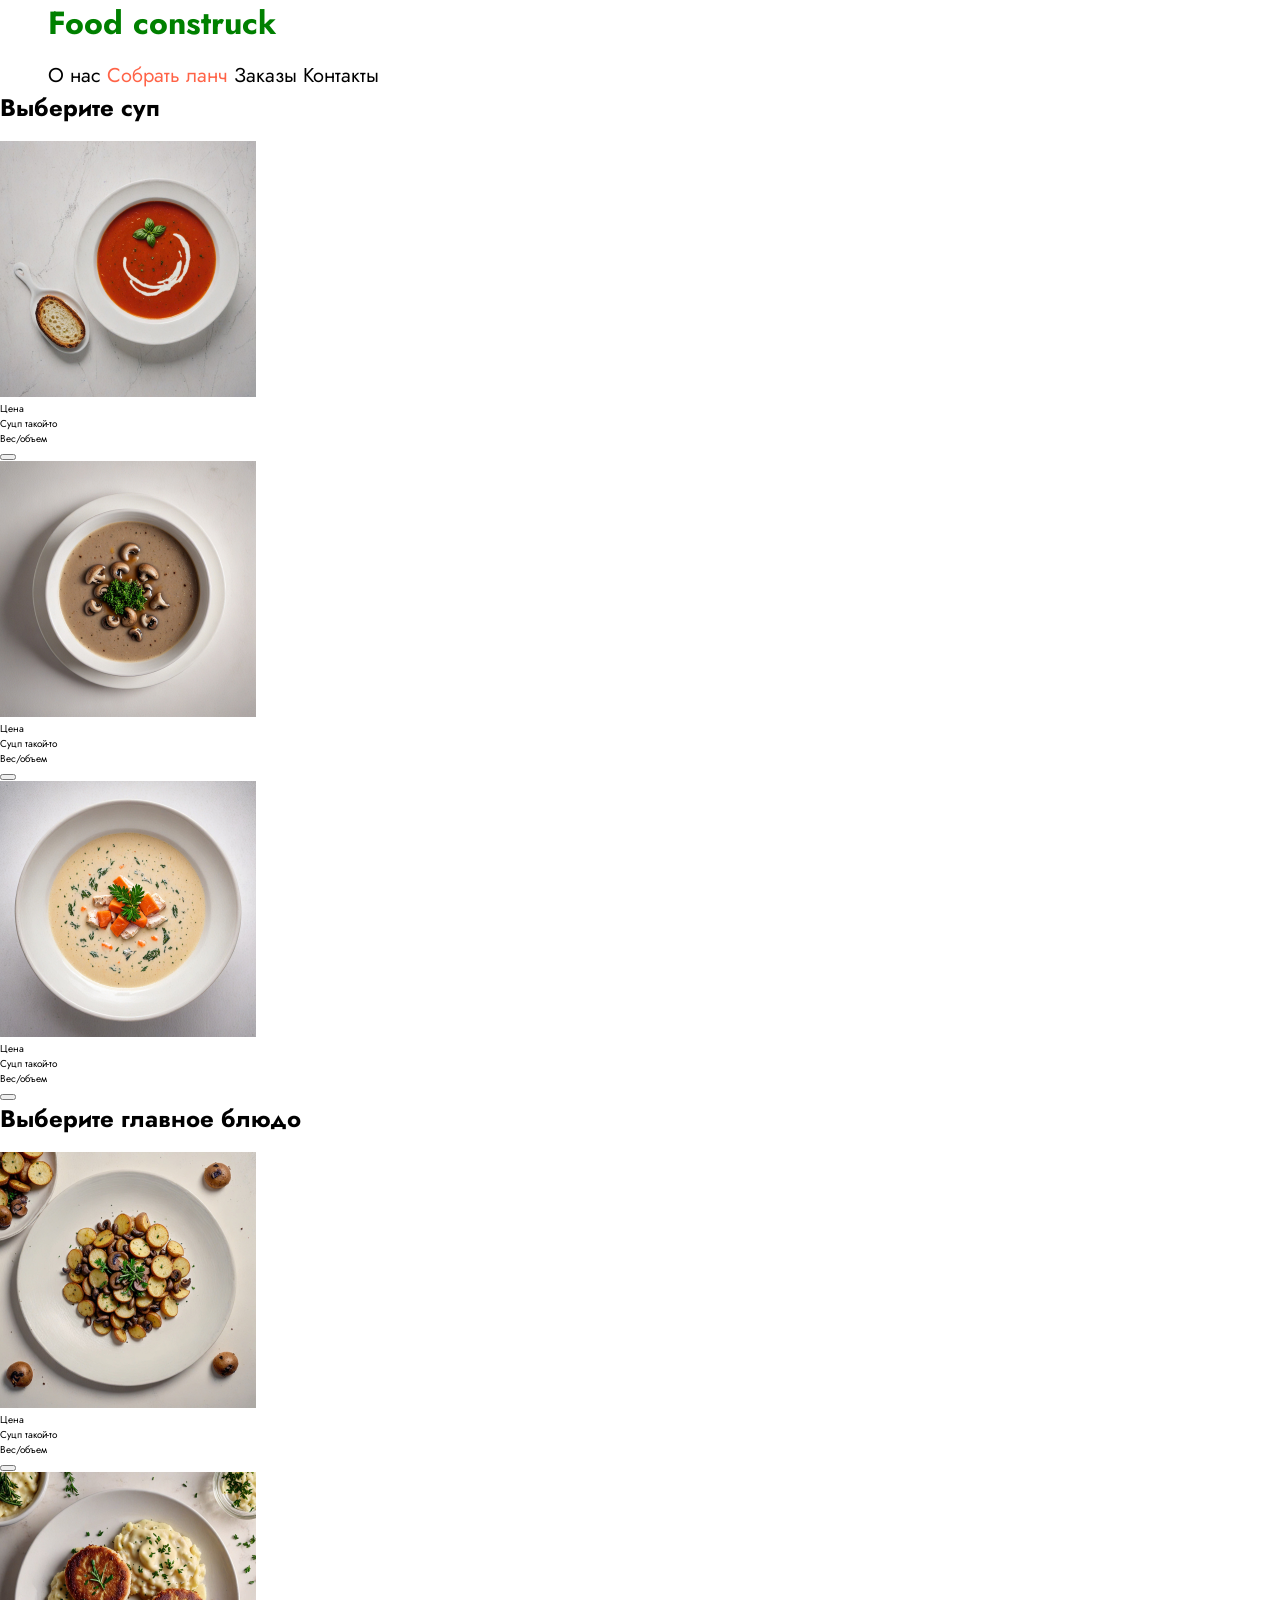
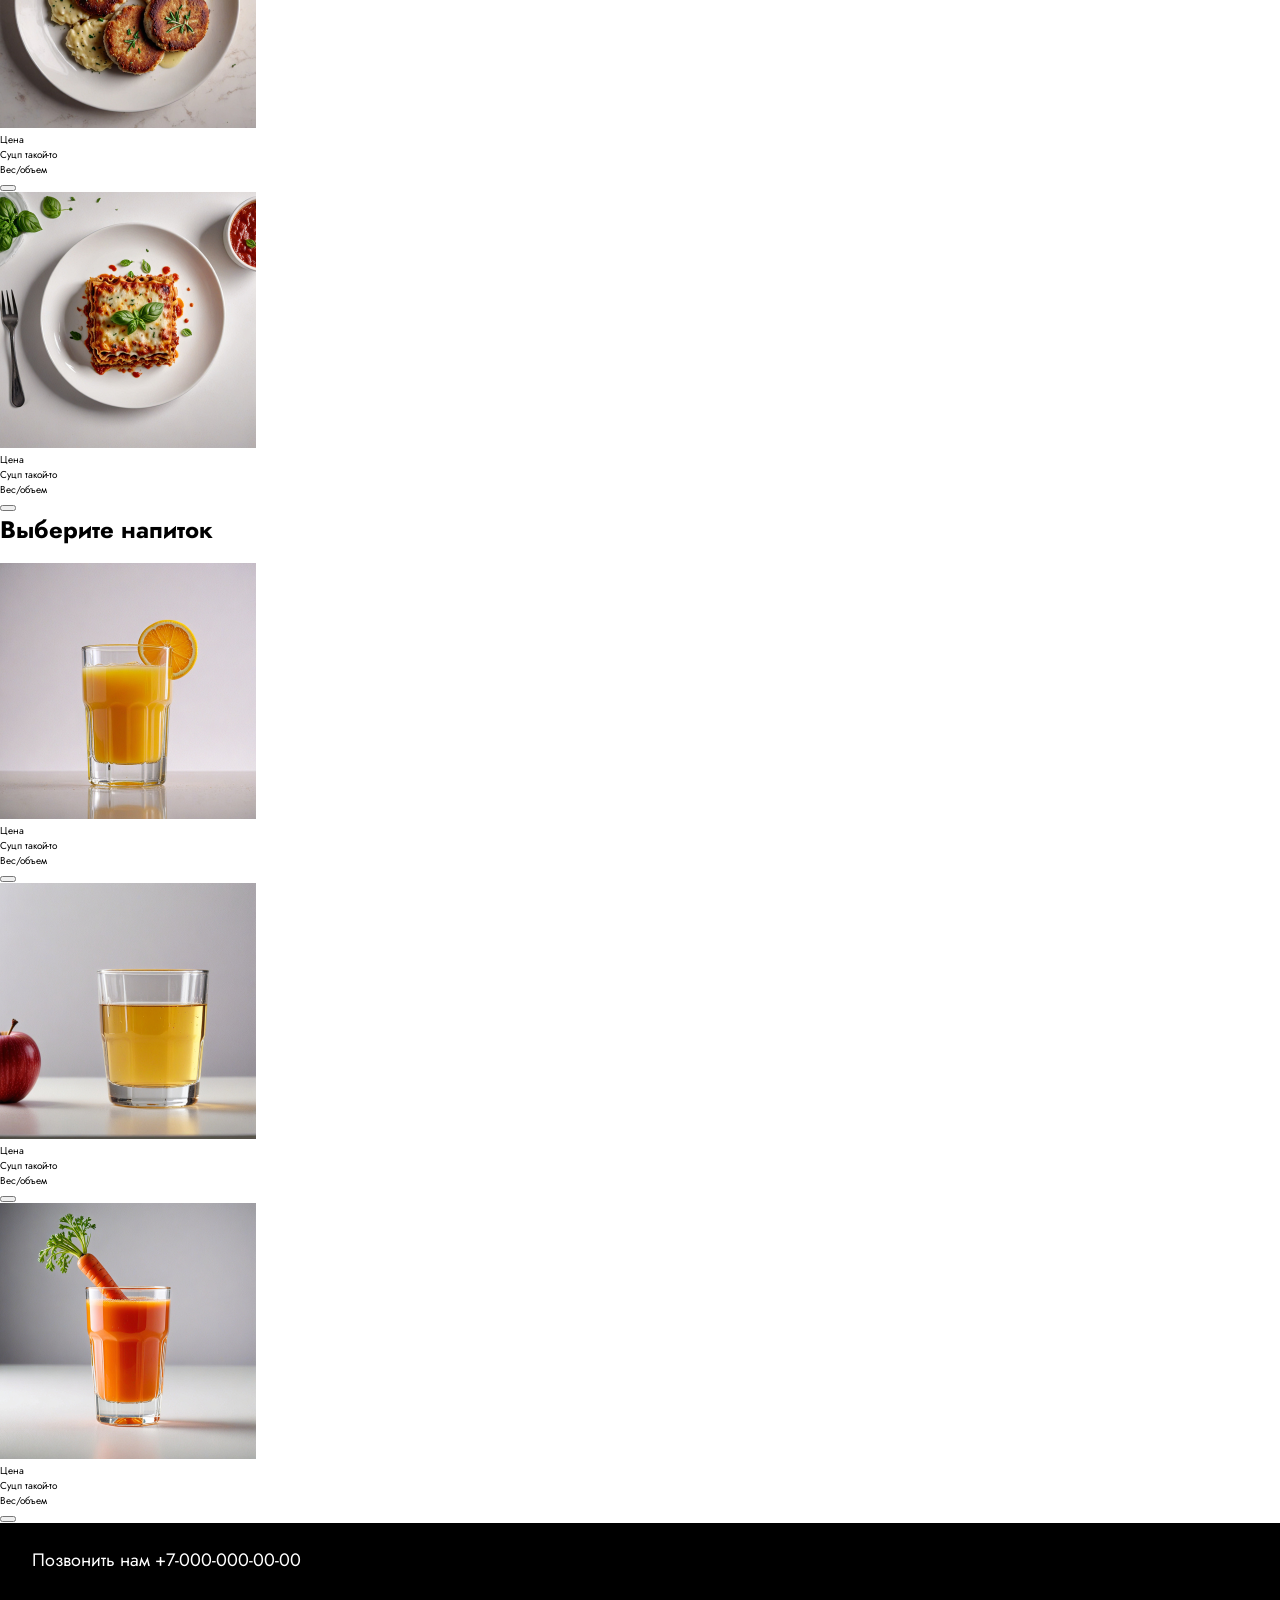
==== lunch.html @ 39662fa7 "did nothing" ====
<!DOCTYPE html>
<html lang="ru">
	<head>
		<meta charset="utf-8">
		<title>wh ocares</title>
		<link rel="stylesheet" href="styles/style.css">
	</head>
	<body>
		<header>
			<h1>Food construck</h1>
			<nav>
			<a href="index.html">О нас</a>
			<a href="lunch.html" id="active">Собрать ланч</a>
			<a href="#">Заказы</a>
			<a href="#">Контакты</a>
			</nav>
		</header>
		<main>
			<div class="idkyet">
				<section class="soups">
					<h2>Выберите суп</h2>
					<div class="soup1">
						<img src="images/soups/gazpacho.jpg" alt="Суп">
						<p>Цена</p>
						<p>Суцп такой-то</p>
						<p>Вес/объем</p>
						<button></button>
					</div>
					<div class="soup2">
						<img src="images/soups/mushroom_soup.jpg" alt="Суп">
						<p>Цена</p>
						<p>Суцп такой-то</p>
						<p>Вес/объем</p>
						<button></button>
					</div>
					<div class="soup3">
						<img src="images/soups/norwegian_soup.jpg" alt="Суп">
						<p>Цена</p>
						<p>Суцп такой-то</p>
						<p>Вес/объем</p>
						<button></button>
					</div>
				</section>
				<section class="maincourses">
					<h2>Выберите главное блюдо</h2>
					<div class="maincourse1">
						<img src="images/main_course/friedpotatoeswithmushrooms1.jpg" alt="Несуп">
						<p>Цена</p>
						<p>Суцп такой-то</p>
						<p>Вес/объем</p>
						<button></button>
					</div>
					<div class="maincourse2">
						<img src="images/main_course/chickencutletsandmashedpotatoes.jpg" alt="Несуп">
						<p>Цена</p>
						<p>Суцп такой-то</p>
						<p>Вес/объем</p>
						<button></button>
					</div>
					<div class="maincourse3">
						<img src="images/main_course/lasagna.jpg" alt="Несуп">
						<p>Цена</p>
						<p>Суцп такой-то</p>
						<p>Вес/объем</p>
						<button></button>
					</div>
				</section>
				<section class="drinks">
					<h2>Выберите напиток</h2>
					<div class="drink1">
						<img src="images/beverages/orangejuice.jpg" alt="Напиток">
						<p>Цена</p>
						<p>Суцп такой-то</p>
						<p>Вес/объем</p>
						<button></button>
					</div>
					<div class="drink2">
						<img src="images/beverages/applejuice.jpg" alt="Напиток">
						<p>Цена</p>
						<p>Суцп такой-то</p>
						<p>Вес/объем</p>
						<button></button>
					</div>
					<div class="drink3">
						<img src="images/beverages/carrotjuice.jpg" alt="Напиток">
						<p>Цена</p>
						<p>Суцп такой-то</p>
						<p>Вес/объем</p>
						<button></button>
					</div>		
					</section>
			</div>
		</main>
		<footer>
			<div class="container">
				<p class="bottom_par"><a href="tel:+88005553535">Позвонить нам +7-000-000-00-00</a></p>
			</div>
		</footer>
		</body>
</html>
---- styles/style.css ----
@import url('https://fonts.googleapis.com/css2?family=Jost:ital,wght@0,100..900;1,100..900&display=swap');

:root {
	font-size: 62.5%;
}

#active { color: tomato;}

.first {
}

.foodnet {
	padding-left: 48px;
	padding-bottom: 32px;
}

.mid {
	padding-left: 48px;
	padding-bottom: 32px;
	font-size: 1.6rem;
}

.desc {
	padding-left: 48px;
	padding-bottom: 16pxrem;
	width: 790px;
	font-size: 1.8rem;
	font-weight: 600;
}

.bottom_par {
	padding-left: 32px;
	padding-top: 24px;
	font-size: 1.8rem;
}

* {
	margin: 0px;
 	font-family: "Jost", sans-serif;
  	font-style: normal;
	box-sizing: border-box;
}


.container{
	min-height: 100%;
	max-width: 1400px;
	margin: 0 auto;
	img {
	padding-left: 48px;
	width: 67%;
	}
}


header {
	padding-left: 48px;
	display: flex;
	flex-direction: column;
	flex-wrap: wrap;
	gap: 15px;
	/* padding-left: 48px;
	padding-top: 48px; */
	:link, :visited { color: #000; text-decoration: none; }
	a:hover { color: #ff7556; text-decoration: underline;}
} 
nav {
	/* padding-top: 32px;
	padding-bottom: 32px; */
	font-size: 20px;
	/* display: flex;
	align-items: start;
  	column-gap: 16px; */
}

h1 {
	font-size: 3.2rem;
  	color: green;
}

h2 {
	padding-bottom: 16px;
	font-size: 2.4rem;
}




table, th, td {
  border: 1px solid;
  border-collapse: collapse;
  min-width: 32px;
  height: 48px;
  font-size: 1.6rem;
}

th, td {
	text-align: center;
	max-width: 304px;
	font-weight: 500;
}

/*Laba №2 code down there */

.soups {
	display: grid;
	flex-direction: row;
}

.idkyet {
	display: grid;
	img {
		width: 20%;
	}
}




/* footer... */

footer {
	height: 80px;
	background-color: #000;
	a:link, a:visited { color: #FFF; text-decoration: none; }
	a:hover { color: #ff7556; text-decoration: underline;

}
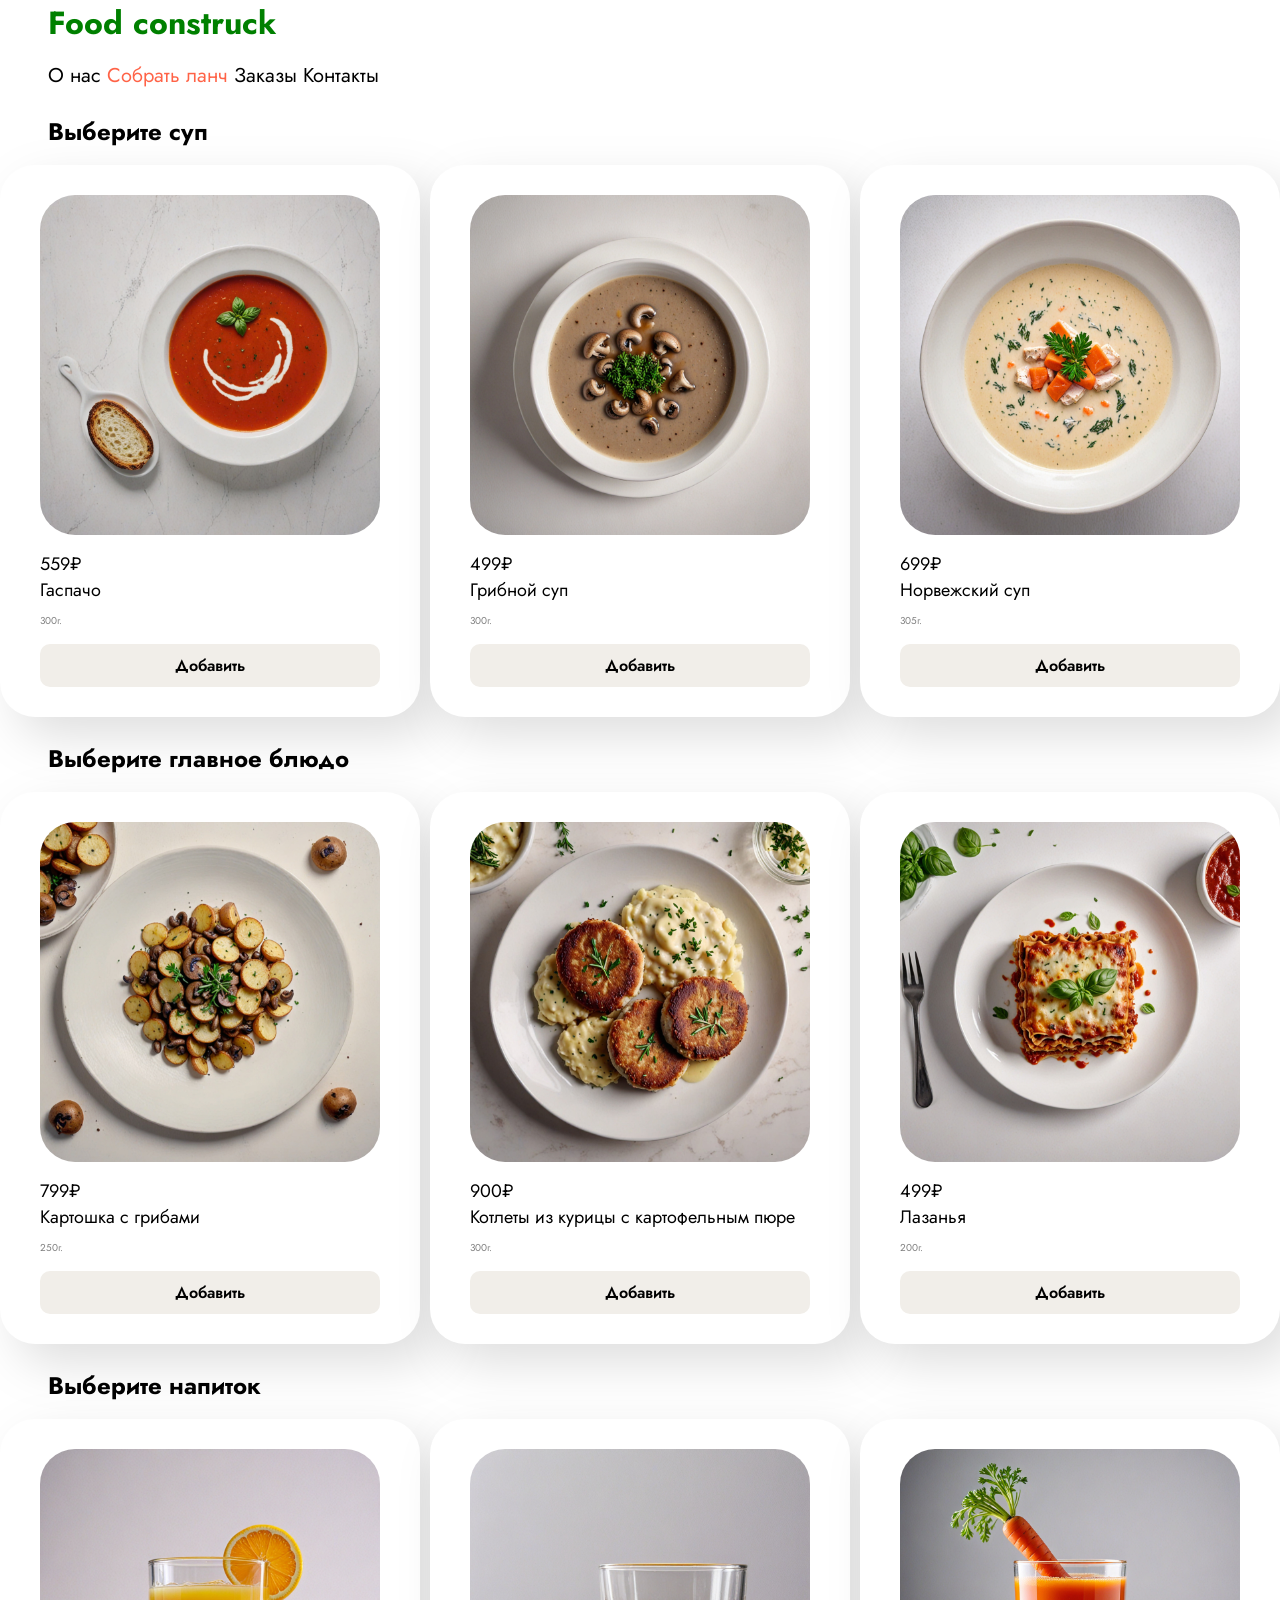
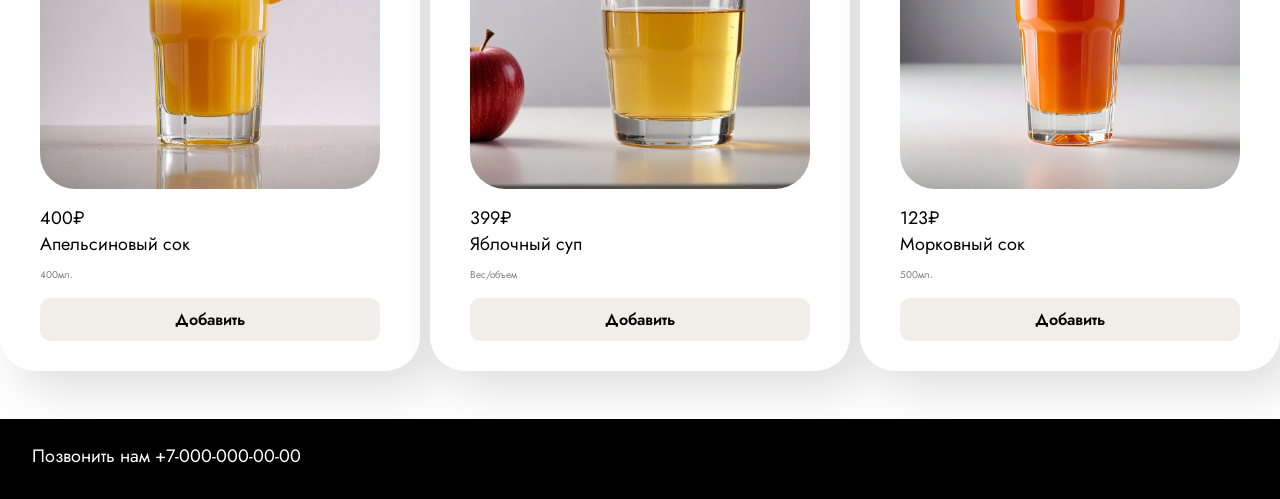
==== commit 9119a8f7: "lab2?" ====
--- a/lunch.html
+++ b/lunch.html
@@ -2,6 +2,7 @@
 <html lang="ru">
 	<head>
 		<meta charset="utf-8">
+		<meta name="viewport" content="width=device-width, initial-scale=1.0">
 		<title>wh ocares</title>
 		<link rel="stylesheet" href="styles/style.css">
 	</head>
@@ -9,92 +10,100 @@
 		<header>
 			<h1>Food construck</h1>
 			<nav>
-			<a href="index.html">О нас</a>
-			<a href="lunch.html" id="active">Собрать ланч</a>
-			<a href="#">Заказы</a>
-			<a href="#">Контакты</a>
+				<a href="index.html">О нас</a>
+				<a href="lunch.html" id="active">Собрать ланч</a>
+				<a href="#">Заказы</a>
+				<a href="#">Контакты</a>
 			</nav>
 		</header>
+
 		<main>
-			<div class="idkyet">
-				<section class="soups">
-					<h2>Выберите суп</h2>
-					<div class="soup1">
+			<section class="soups">
+				<h2>Выберите суп</h2>
+				<div class="food">
+					<div class="card">
 						<img src="images/soups/gazpacho.jpg" alt="Суп">
-						<p>Цена</p>
-						<p>Суцп такой-то</p>
+						<p>559₽</p>
+						<p>Гаспачо</p>
+						<p>300г.</p>
+						<button>Добавить</button>
+					</div>
+					<div class="card">
+						<img src="images/soups/mushroom_soup.jpg" alt="Суп">
+						<p>499₽</p>
+						<p>Грибной суп</p>
+						<p>300г.</p>
+						<button>Добавить</button>
+					</div>
+					<div class="card">
+						<img src="images/soups/norwegian_soup.jpg" alt="Суп">
+						<p>699₽</p>
+						<p>Норвежский суп</p>
+						<p>305г.</p>
+						<button>Добавить</button>
+					</div>
+				</div>
+			</section>
+
+			<section class="maincourses">
+				<h2>Выберите главное блюдо</h2>
+				<div class="food">
+					<div class="card">
+						<img src="images/main_course/friedpotatoeswithmushrooms1.jpg" alt="Главное блюдо">
+						<p>799₽</p>
+						<p>Картошка с грибами</p>
+						<p>250г.</p>
+						<button>Добавить</button>
+					</div>
+					<div class="card">
+						<img src="images/main_course/chickencutletsandmashedpotatoes.jpg" alt="Главное блюдо">
+						<p>900₽</p>
+						<p>Котлеты из курицы с картофельным пюре</p>
+						<p>300г.</p>
+						<button>Добавить</button>
+					</div>
+					<div class="card">
+						<img src="images/main_course/lasagna.jpg" alt="Главное блюдо">
+						<p>499₽</p>
+						<p>Лазанья</p>
+						<p>200г.</p>
+						<button>Добавить</button>
+					</div>
+				</div>
+			</section>
+
+			<section class="drinks">
+				<h2>Выберите напиток</h2>
+				<div class="food">
+					<div class="card">
+						<img src="images/beverages/orangejuice.jpg" alt="Напиток">
+						<p>400₽</p>
+						<p>Апельсиновый сок</p>
+						<p>400мл.</p>
+						<button>Добавить</button>
+					</div>
+					<div class="card">
+						<img src="images/beverages/applejuice.jpg" alt="Напиток">
+						<p>399₽</p>
+						<p>Яблочный суп</p>
 						<p>Вес/объем</p>
-						<button></button>
+						<button>Добавить</button>
 					</div>
-					<div class="soup2">
-						<img src="images/soups/mushroom_soup.jpg" alt="Суп">
-						<p>Цена</p>
-						<p>Суцп такой-то</p>
-						<p>Вес/объем</p>
-						<button></button>
+					<div class="card">
+						<img src="images/beverages/carrotjuice.jpg" alt="Напиток">
+						<p>123₽</p>
+						<p>Морковный сок</p>
+						<p>500мл.</p>
+						<button>Добавить</button>
 					</div>
-					<div class="soup3">
-						<img src="images/soups/norwegian_soup.jpg" alt="Суп">
-						<p>Цена</p>
-						<p>Суцп такой-то</p>
-						<p>Вес/объем</p>
-						<button></button>
-					</div>
-				</section>
-				<section class="maincourses">
-					<h2>Выберите главное блюдо</h2>
-					<div class="maincourse1">
-						<img src="images/main_course/friedpotatoeswithmushrooms1.jpg" alt="Несуп">
-						<p>Цена</p>
-						<p>Суцп такой-то</p>
-						<p>Вес/объем</p>
-						<button></button>
-					</div>
-					<div class="maincourse2">
-						<img src="images/main_course/chickencutletsandmashedpotatoes.jpg" alt="Несуп">
-						<p>Цена</p>
-						<p>Суцп такой-то</p>
-						<p>Вес/объем</p>
-						<button></button>
-					</div>
-					<div class="maincourse3">
-						<img src="images/main_course/lasagna.jpg" alt="Несуп">
-						<p>Цена</p>
-						<p>Суцп такой-то</p>
-						<p>Вес/объем</p>
-						<button></button>
-					</div>
-				</section>
-				<section class="drinks">
-					<h2>Выберите напиток</h2>
-					<div class="drink1">
-						<img src="images/beverages/orangejuice.jpg" alt="Напиток">
-						<p>Цена</p>
-						<p>Суцп такой-то</p>
-						<p>Вес/объем</p>
-						<button></button>
-					</div>
-					<div class="drink2">
-						<img src="images/beverages/applejuice.jpg" alt="Напиток">
-						<p>Цена</p>
-						<p>Суцп такой-то</p>
-						<p>Вес/объем</p>
-						<button></button>
-					</div>
-					<div class="drink3">
-						<img src="images/beverages/carrotjuice.jpg" alt="Напиток">
-						<p>Цена</p>
-						<p>Суцп такой-то</p>
-						<p>Вес/объем</p>
-						<button></button>
-					</div>		
-					</section>
-			</div>
+				</div>
+			</section>
 		</main>
+
 		<footer>
 			<div class="container">
 				<p class="bottom_par"><a href="tel:+88005553535">Позвонить нам +7-000-000-00-00</a></p>
 			</div>
 		</footer>
-		</body>
+	</body>
 </html>
--- a/styles/style.css
+++ b/styles/style.css
@@ -6,9 +6,6 @@
 
 #active { color: tomato;}
 
-.first {
-}
-
 .foodnet {
 	padding-left: 48px;
 	padding-bottom: 32px;
@@ -22,8 +19,9 @@
 
 .desc {
 	padding-left: 48px;
-	padding-bottom: 16pxrem;
-	width: 790px;
+	padding-bottom: 16px;
+	max-width: 790px;
+	width: 100%;
 	font-size: 1.8rem;
 	font-weight: 600;
 }
@@ -41,36 +39,42 @@
 	box-sizing: border-box;
 }
 
-
 .container{
 	min-height: 100%;
-	max-width: 1400px;
-	margin: 0 auto;
 	img {
-	padding-left: 48px;
 	width: 67%;
-	}
-}
-
+	height: auto;
+	margin-left: 48px;
+	}
+}
 
 header {
 	padding-left: 48px;
+	padding-bottom: 24px;
 	display: flex;
 	flex-direction: column;
 	flex-wrap: wrap;
 	gap: 15px;
-	/* padding-left: 48px;
-	padding-top: 48px; */
 	:link, :visited { color: #000; text-decoration: none; }
 	a:hover { color: #ff7556; text-decoration: underline;}
 } 
+
+html, body {
+	height: 100%;
+}
+
+main { 
+	flex: 1 0 auto; 
+}
+
+body {
+	display: flex;
+	flex-direction: column;
+	min-height: 100dvh;
+}
+
 nav {
-	/* padding-top: 32px;
-	padding-bottom: 32px; */
 	font-size: 20px;
-	/* display: flex;
-	align-items: start;
-  	column-gap: 16px; */
 }
 
 h1 {
@@ -81,10 +85,8 @@
 h2 {
 	padding-bottom: 16px;
 	font-size: 2.4rem;
-}
-
-
-
+	padding-left: 48px;
+}
 
 table, th, td {
   border: 1px solid;
@@ -96,40 +98,137 @@
 
 th, td {
 	text-align: center;
-	max-width: 304px;
 	font-weight: 500;
 }
 
-/*Laba №2 code down there */
-
-.soups {
+section > div {
 	display: grid;
-	flex-direction: row;
-}
-
-.idkyet {
-	display: grid;
-	img {
-		width: 20%;
-	}
-}
-
-
-
-
-/* footer... */
+	align-content: center;
+	grid-template-columns: repeat(3, 1fr);
+	gap: 10px;
+}
+
+section {
+	margin-bottom: 24px;
+}
+
+section > div > div > img {
+	width: 100%;
+	min-width: 0;
+	border-radius: 35px;
+	margin-bottom: 16px;
+}
+
+section > div > div > button {
+	background-color: #f1eee9;
+	padding: 10px 30px;
+	border-radius: 10px;
+	cursor: pointer;
+	border: none;
+	margin-top: 16px;
+	font-size: 1.6rem;
+	font-weight: 600;
+}
+
+section > div > div > button:hover {
+	background-color: #e8ddd4;
+}
+
+section > div > div {
+	display: flex;
+	flex-direction: column;
+	justify-content: space-between;
+	padding: 30px 40px;
+	border-radius: 35px;
+	cursor: pointer;
+	background-color: white;
+	filter: drop-shadow(17px 19px 24px rgba(0, 0, 0, 0.13));
+}
+
+section > div > div:hover {
+	border: 2px solid tomato;
+}
+
+section > div > div > p:nth-of-type(-n+2) {
+	font-size: 1.8rem;
+}
+
+section > div > div > p:nth-child(4n) {
+	color: grey;
+	margin-top: 10px;
+}
 
 footer {
+	margin-top: 24px;
 	height: 80px;
 	background-color: #000;
+	flex-shrink: 0;
 	a:link, a:visited { color: #FFF; text-decoration: none; }
-	a:hover { color: #ff7556; text-decoration: underline;
-
-}
-
-
-
-
-
-
-
+	a:hover { color: #ff7556; text-decoration: underline; }
+}
+
+
+@media (max-width: 800px) {
+	.food {
+		grid-template-columns: repeat(2, 1fr);
+	}
+
+	.container img {
+		width: 500px;
+	}
+
+	nav {
+		display: flex;
+		flex-direction: row;
+		justify-content: space-between;
+	}
+}
+
+@media (max-width: 600px) {
+	* {
+		padding: 0;}
+
+	.food {
+		grid-template-columns: 1fr;
+	}
+
+		h1 {
+		text-align: center;
+	}
+
+	nav {
+		display: flex;
+		flex-direction: column;
+		align-items: center;
+	}
+
+	nav a {
+		font-size: 24px;
+	}
+
+	h2 {
+		text-align: center;
+	}
+
+	.container img {
+		width: 100%;
+		margin: 0;
+	}
+
+	table, th, td {
+		font-size: 1.4rem;
+	}
+
+	.foodnet {
+		padding: 0;
+	}
+}
+
+@media (max-width: 400px) {
+	table, th, td {
+		font-size: 1.2rem; 
+	}
+	.card {
+		padding: 20px 16px; /* уменьшаем отступы на совсем узких */
+	}
+}
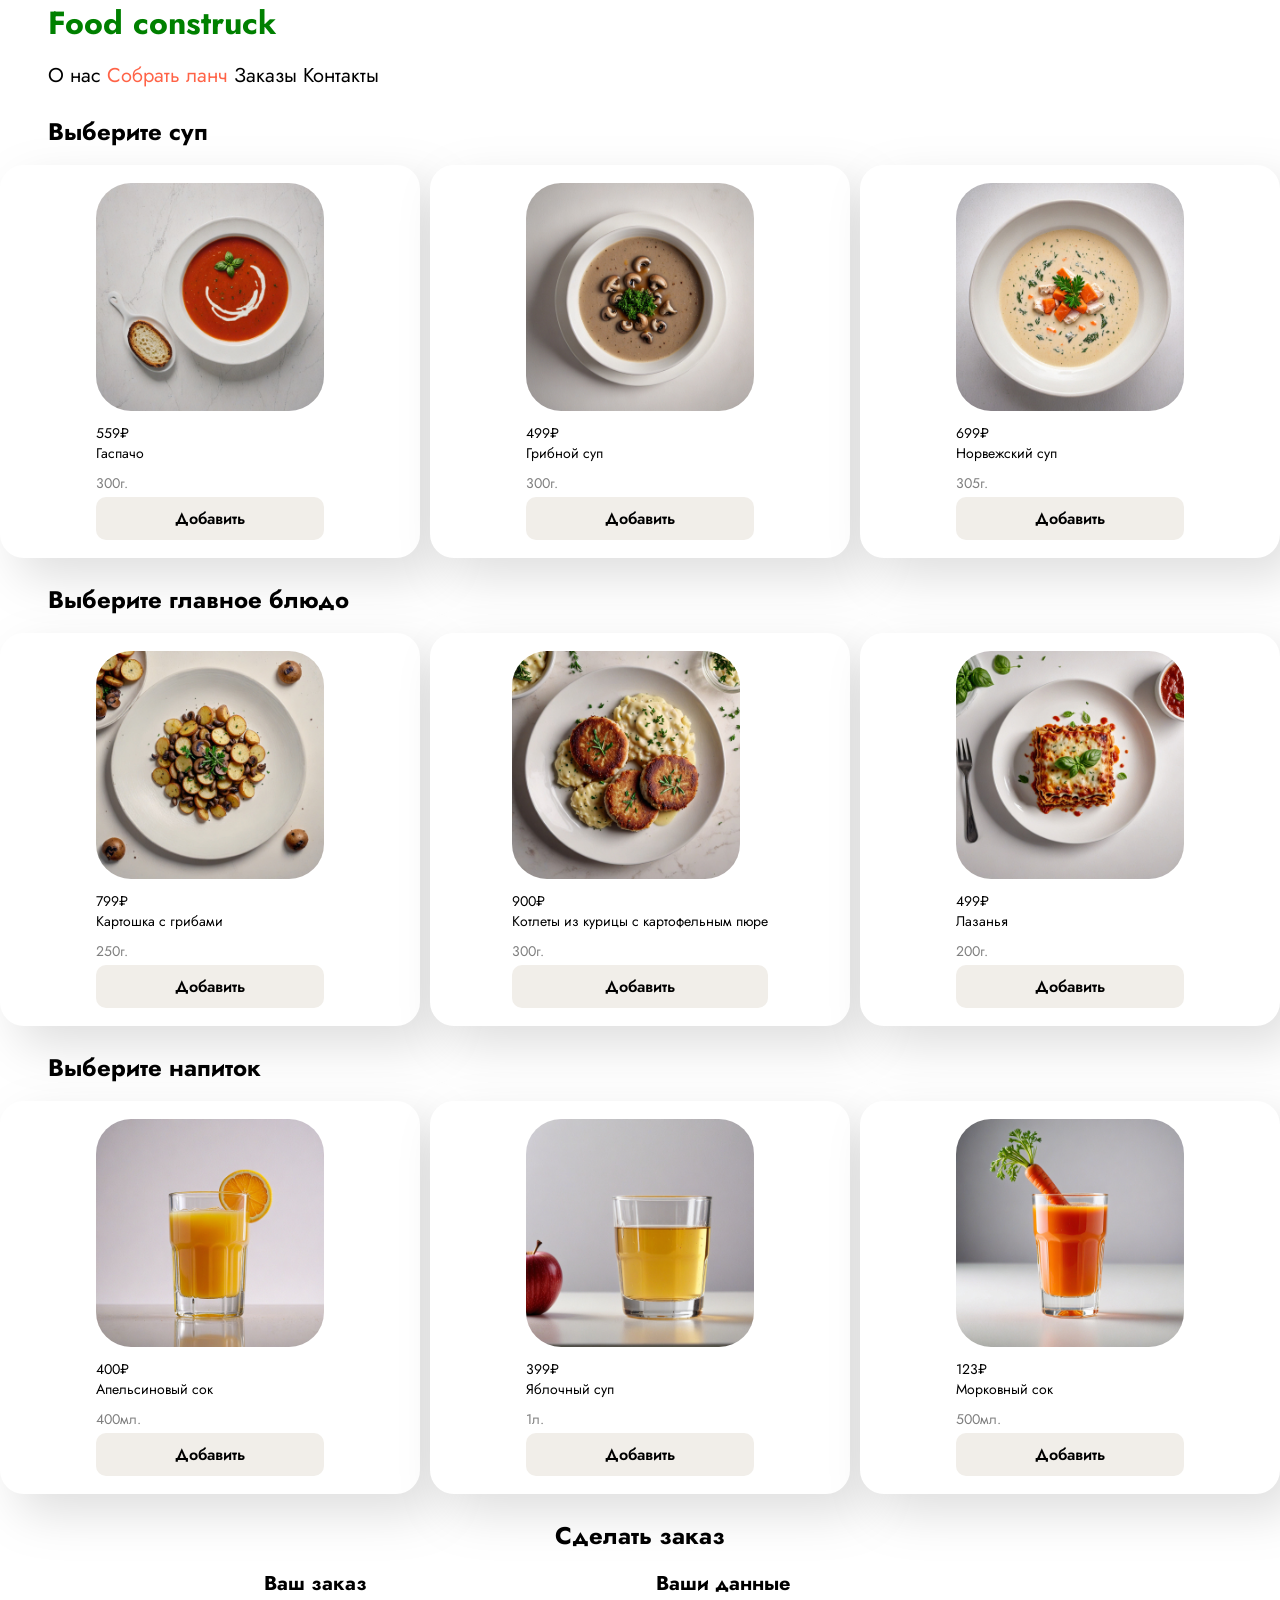
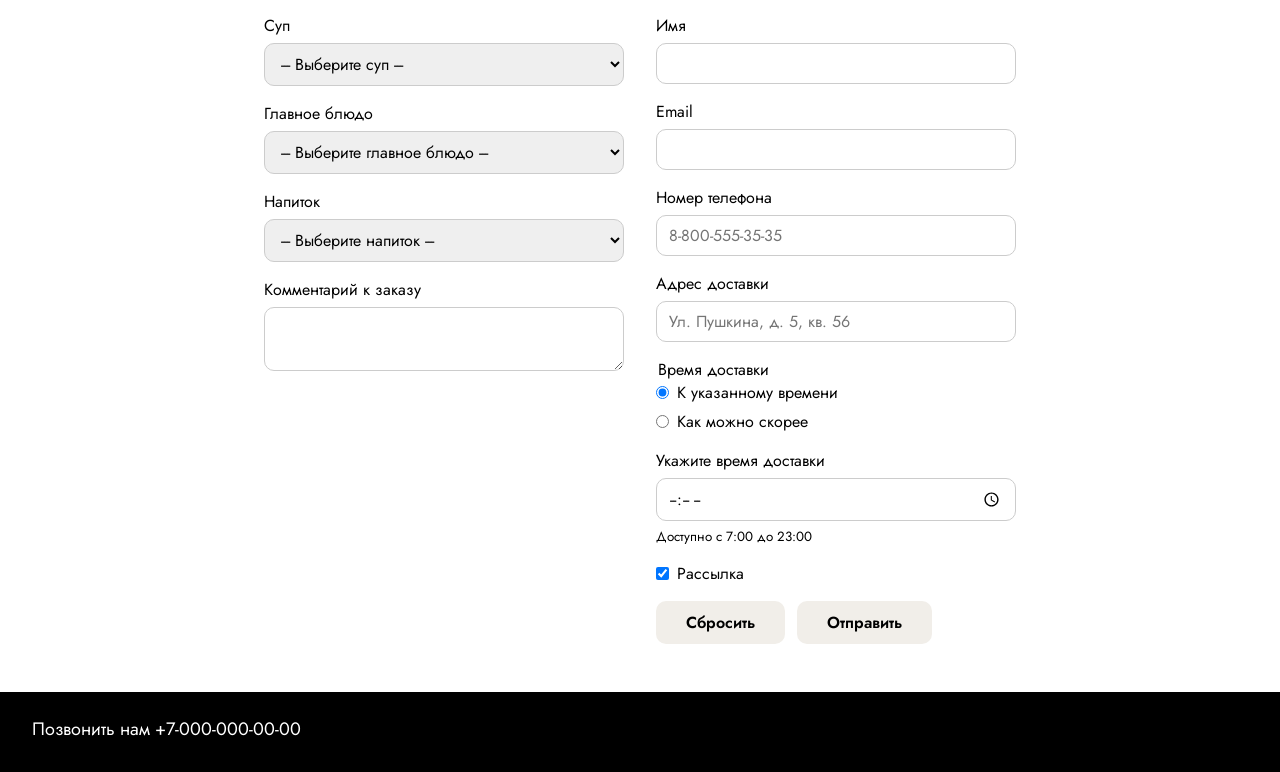
==== commit 45b08979: "lab3? mayhaps" ====
--- a/lunch.html
+++ b/lunch.html
@@ -86,7 +86,7 @@
 						<img src="images/beverages/applejuice.jpg" alt="Напиток">
 						<p>399₽</p>
 						<p>Яблочный суп</p>
-						<p>Вес/объем</p>
+						<p>1л.</p>
 						<button>Добавить</button>
 					</div>
 					<div class="card">
@@ -98,6 +98,88 @@
 					</div>
 				</div>
 			</section>
+			<section class="zakaz">
+				<h2>Сделать заказ</h2>
+				<form class="order" action="https://httpbin.org/post" method="post">
+					<div class="choices">
+						<h3>Ваш заказ</h3>
+
+						<label>Суп
+							<select name="soup" placeholder="Выб">
+								<option value="nothing" selected>--- Выберите суп ---</option>
+								<option value="gazpacho" >Гаспачо</option>
+								<option value="mushroom_soup">Грибной суп</option>
+								<option value="norwegian_soup">Норвежский</option>
+							</select>
+						</label>
+
+						<label>Главное блюдо
+							<select name="maincourse">
+								<option value="nothing" selected>--- Выберите главное блюдо ---</option>
+								<option value="friedpotatoeswithmushrooms1">Картошка с грибами</option>
+								<option value="chickencutletsandmashedpotatoes">Котлеты из курицы с картофельным пюре</option>
+								<option value="lasagna">Лазанья</option>
+							</select>
+						</label>
+
+						<label>Напиток
+							<select name="drink">
+								<option value="nothing" selected>--- Выберите напиток ---</option>
+								<option value="orangejuice">Апельсиновый сок</option>
+								<option value="applejuice">Яблочный сок</option>
+								<option value="carrotjuice">Морковный сок</option>
+							</select>
+						</label>
+
+						<label>Комментарий к заказу
+							<textarea name="Comment"></textarea>
+						</label>
+					</div>
+
+					<div class="client_data">
+						<h3>Ваши данные</h3>
+
+						<label>Имя
+							<input type="text" name="name" required>
+						</label>
+
+						<label>Email
+							<input type="email" name="email">
+						</label>
+
+						<label>Номер телефона
+							<input type="tel" name="tel" placeholder="8-800-555-35-35">
+						</label>
+
+						<label>Адрес доставки
+							<input type="text" name="address" placeholder="Ул. Пушкина, д. 5, кв. 56">
+						</label>
+
+						
+						<fieldset class="timing">
+							<legend>Время доставки</legend>
+							<label class="radio"><input type="radio" name="timing" value="scheduled" checked>К указанному времени</label>
+							<label class="radio"><input type="radio" name="timing" value="asap">Как можно скорее</label>
+						</fieldset>
+
+						<label>Укажите время доставки
+							<input type="time" name="time" min="07:00" max="23:00" step="300" required>
+							<small>Доступно с 7:00 до 23:00</small>
+						</label>
+						 
+
+						<label class="checkbox">
+							<input type="checkbox" name="spam" value="1" checked>
+							Рассылка
+						</label>
+
+						<div class="buttons">
+							<button type="reset">Сбросить</button>
+							<button type="submit">Отправить</button>
+						</div>
+					</div>
+				</form>
+			</section>
 		</main>
 
 		<footer>
--- a/styles/style.css
+++ b/styles/style.css
@@ -113,10 +113,10 @@
 }
 
 section > div > div > img {
-	width: 100%;
-	min-width: 0;
+	width: 60%;
+	object-fit: cover;
 	border-radius: 35px;
-	margin-bottom: 16px;
+	margin-bottom: 12px;
 }
 
 section > div > div > button {
@@ -125,7 +125,7 @@
 	border-radius: 10px;
 	cursor: pointer;
 	border: none;
-	margin-top: 16px;
+	margin-top: 4px;
 	font-size: 1.6rem;
 	font-weight: 600;
 }
@@ -135,28 +135,123 @@
 }
 
 section > div > div {
-	display: flex;
-	flex-direction: column;
-	justify-content: space-between;
-	padding: 30px 40px;
-	border-radius: 35px;
+	max-width: 700px;
+	display: flex;
+	flex-direction: column;
+	flex-wrap: wrap;
+	align-content: center;
+	padding: 16px 18px;
+	border-radius: 24px;
+	border: 2px solid transparent;
 	cursor: pointer;
 	background-color: white;
 	filter: drop-shadow(17px 19px 24px rgba(0, 0, 0, 0.13));
 }
 
+
 section > div > div:hover {
 	border: 2px solid tomato;
 }
 
-section > div > div > p:nth-of-type(-n+2) {
-	font-size: 1.8rem;
+section > div > div > p {
+	font-size: 1.4rem;
 }
 
 section > div > div > p:nth-child(4n) {
 	color: grey;
 	margin-top: 10px;
 }
+
+.zakaz h2 {
+	padding-left: 0;
+	text-align: center;
+}
+
+.order {
+	display: grid;
+	grid-template-columns: repeat(2, minmax(0, 360px));
+	justify-content: center;
+	gap: 32px;
+	padding: 0 16px;
+	font-size: 1.6rem;
+}
+
+.choices,
+.client_data {
+	display: flex;
+	flex-direction: column;
+	gap: 16px;
+}
+
+.order h3 {
+	font-size: 2rem;
+}
+
+.order label {
+	display: flex;
+	flex-direction: column;
+	gap: 6px;
+}
+
+.order label.checkbox {
+	flex-direction: row;
+	align-items: center;
+}
+
+.order select,
+.order input[type="text"],
+.order input[type="email"],
+.order input[type="tel"],
+.order input[type="time"] {
+	padding: 8px 12px;
+	font-size: 1.6rem;
+	border: 1px solid #ccc;
+	border-radius: 10px;
+}
+
+.buttons {
+	display: flex;
+	gap: 12px;
+}
+
+.buttons button {
+	background-color: #f1eee9;
+	padding: 10px 30px;
+	border-radius: 10px;
+	cursor: pointer;
+	border: none;
+	font-size: 1.6rem;
+	font-weight: 600;
+}
+
+.buttons button:hover {
+	background-color: #e8ddd4;
+}
+
+.timing {
+	border: none;
+	padding: 0;
+	display: flex;
+	flex-direction: column;
+	gap: 6px;
+}
+
+.order label.checkbox,
+.order label.radio {
+	flex-direction: row;
+	align-items: center;
+	gap: 8px;
+}
+
+.order textarea {
+	padding: 8px 12px;
+	font-size: 1.6rem;
+	border: 1px solid #ccc;
+	border-radius: 10px;
+	resize: vertical;
+}
+
+
 
 footer {
 	margin-top: 24px;
@@ -182,6 +277,10 @@
 		flex-direction: row;
 		justify-content: space-between;
 	}
+
+	.order {
+		grid-template-columns: minmax(0, 360px);
+	}
 }
 
 @media (max-width: 600px) {
@@ -194,6 +293,13 @@
 
 		h1 {
 		text-align: center;
+	}
+
+	h2 {
+		padding: 0;
+	}
+	header {
+		padding: 0;
 	}
 
 	nav {
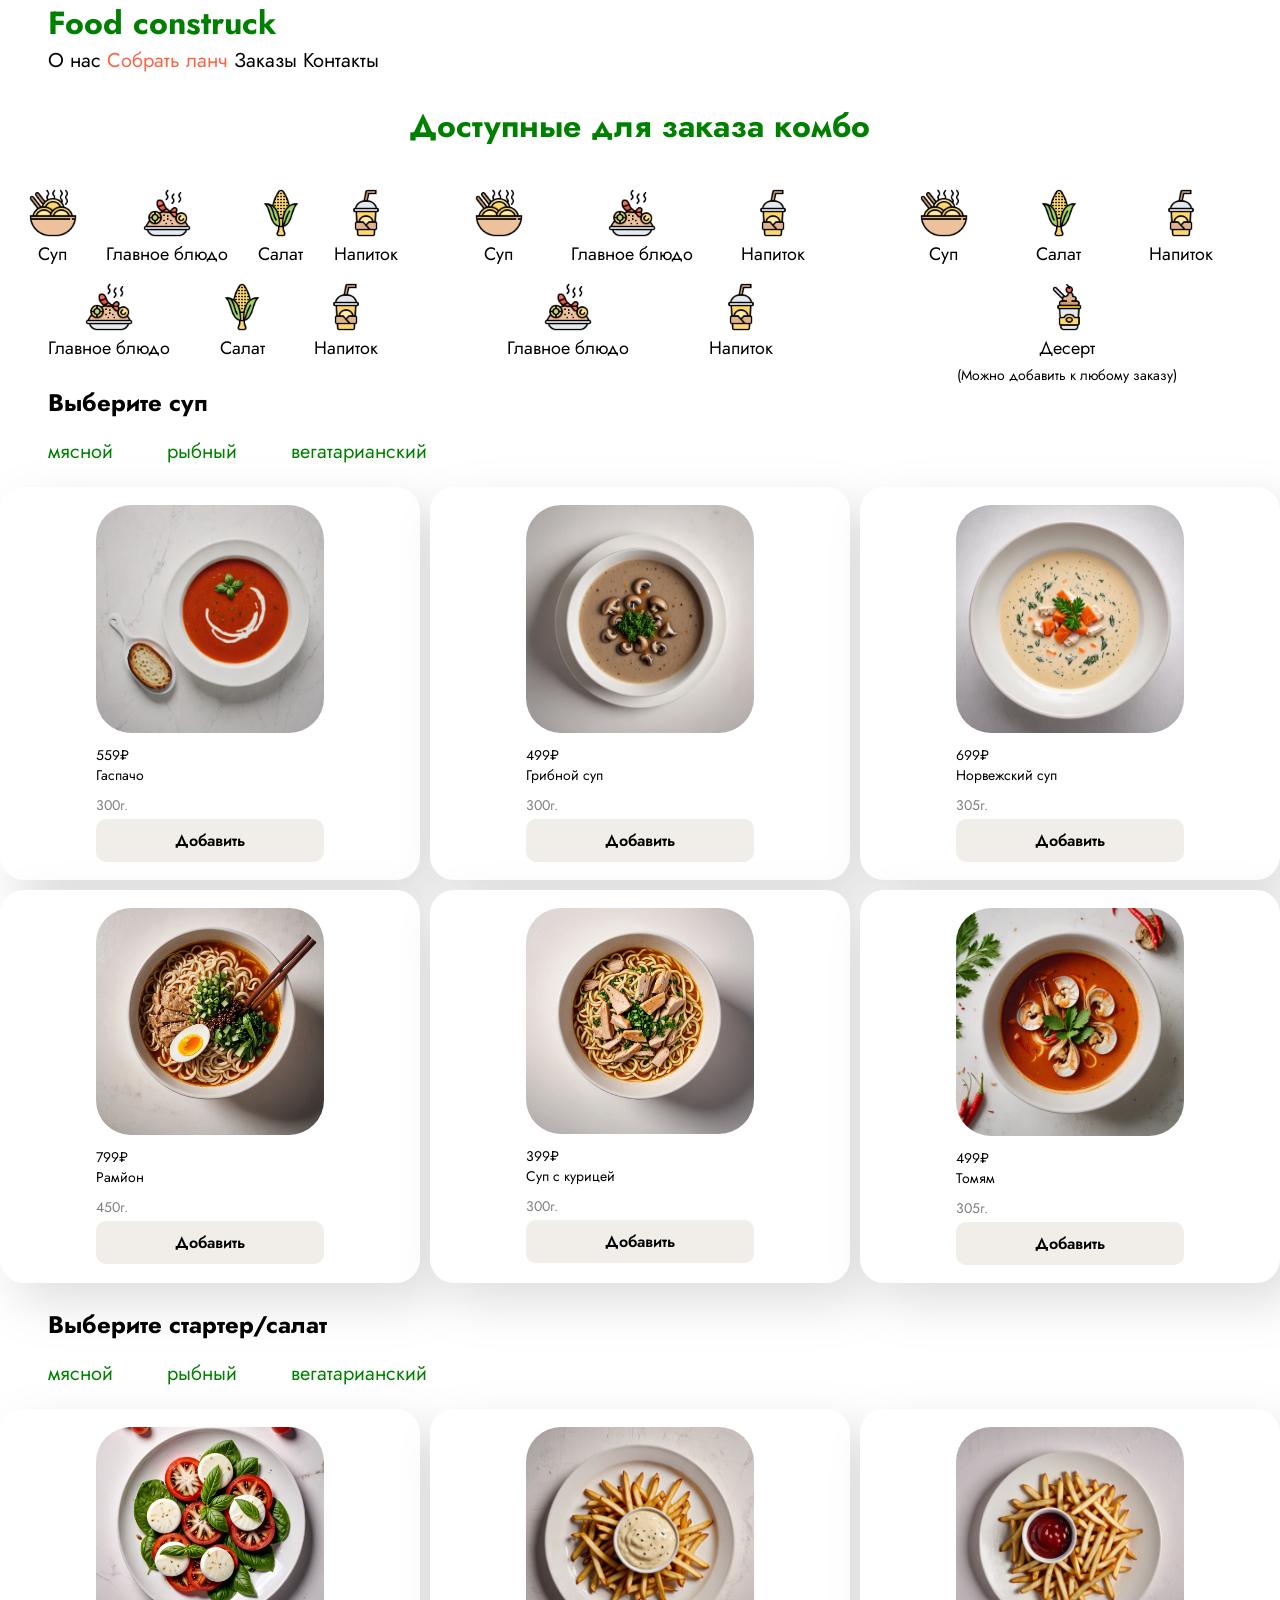
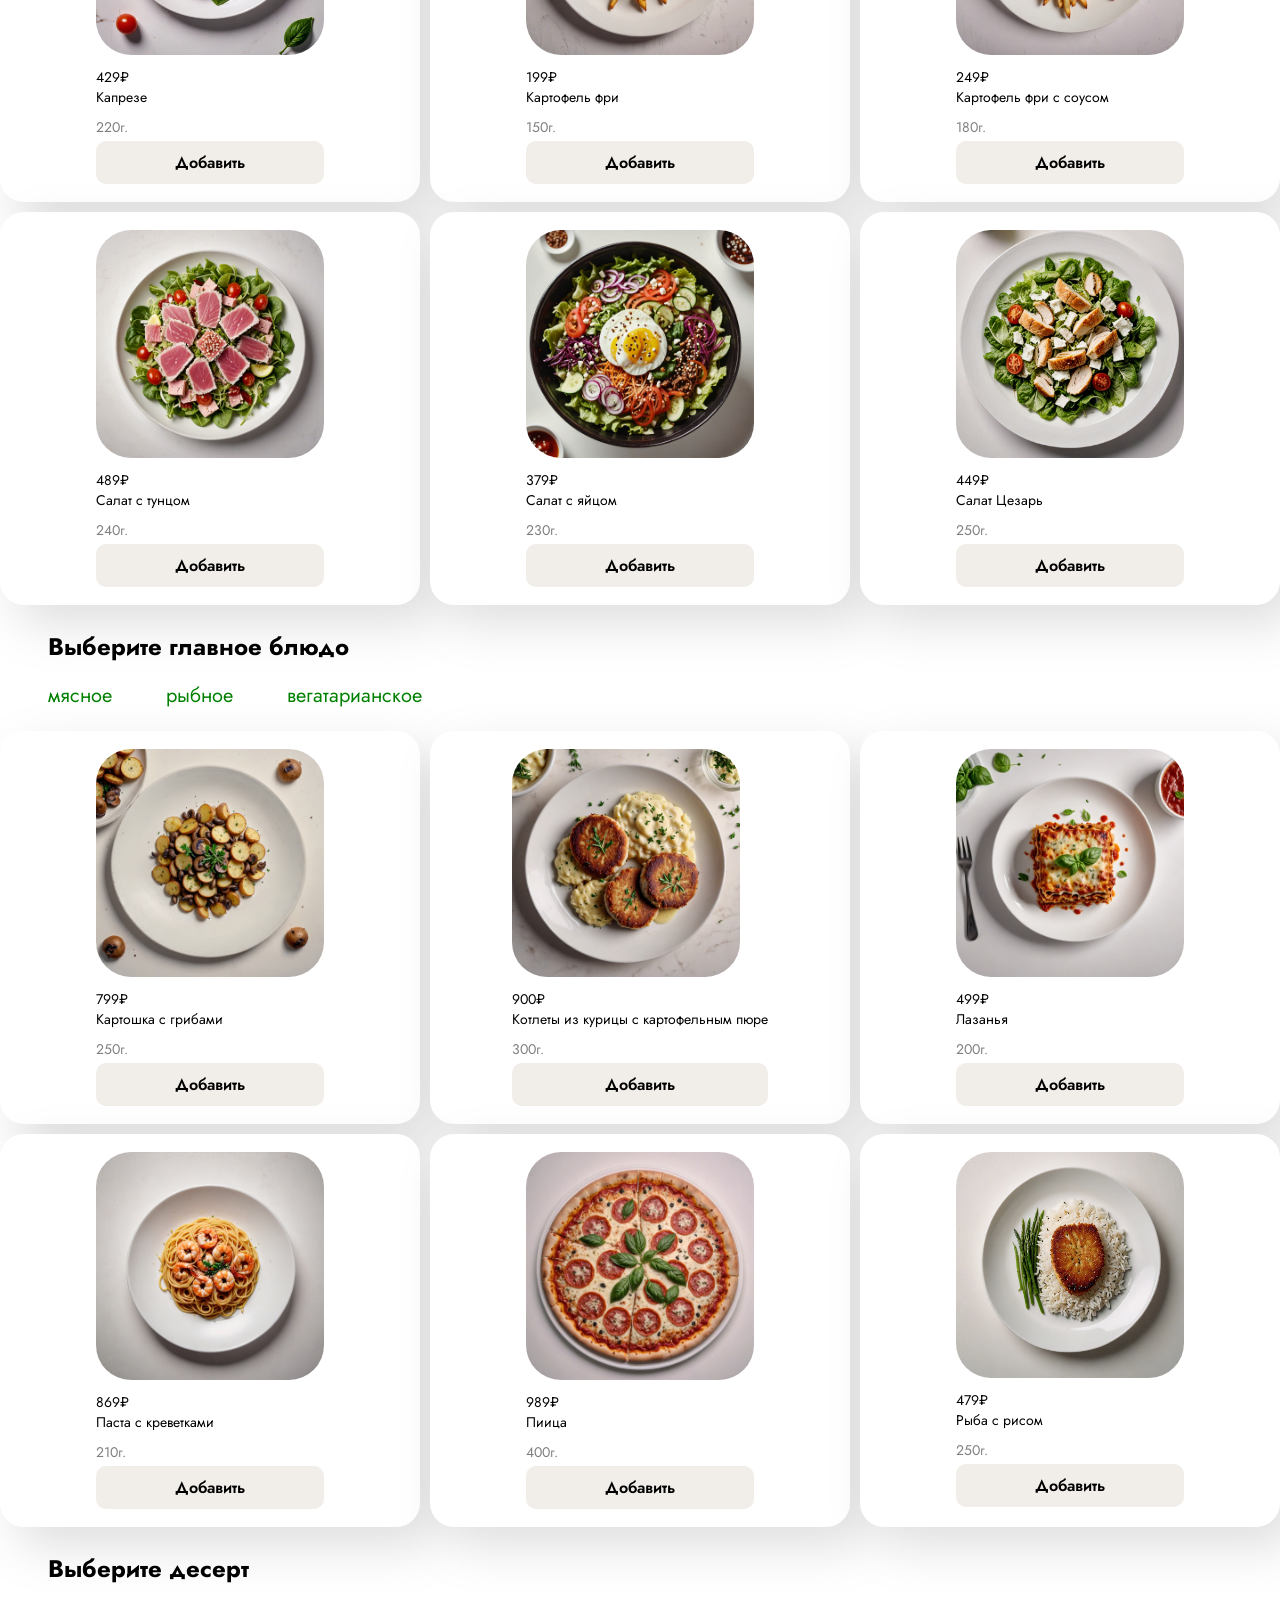
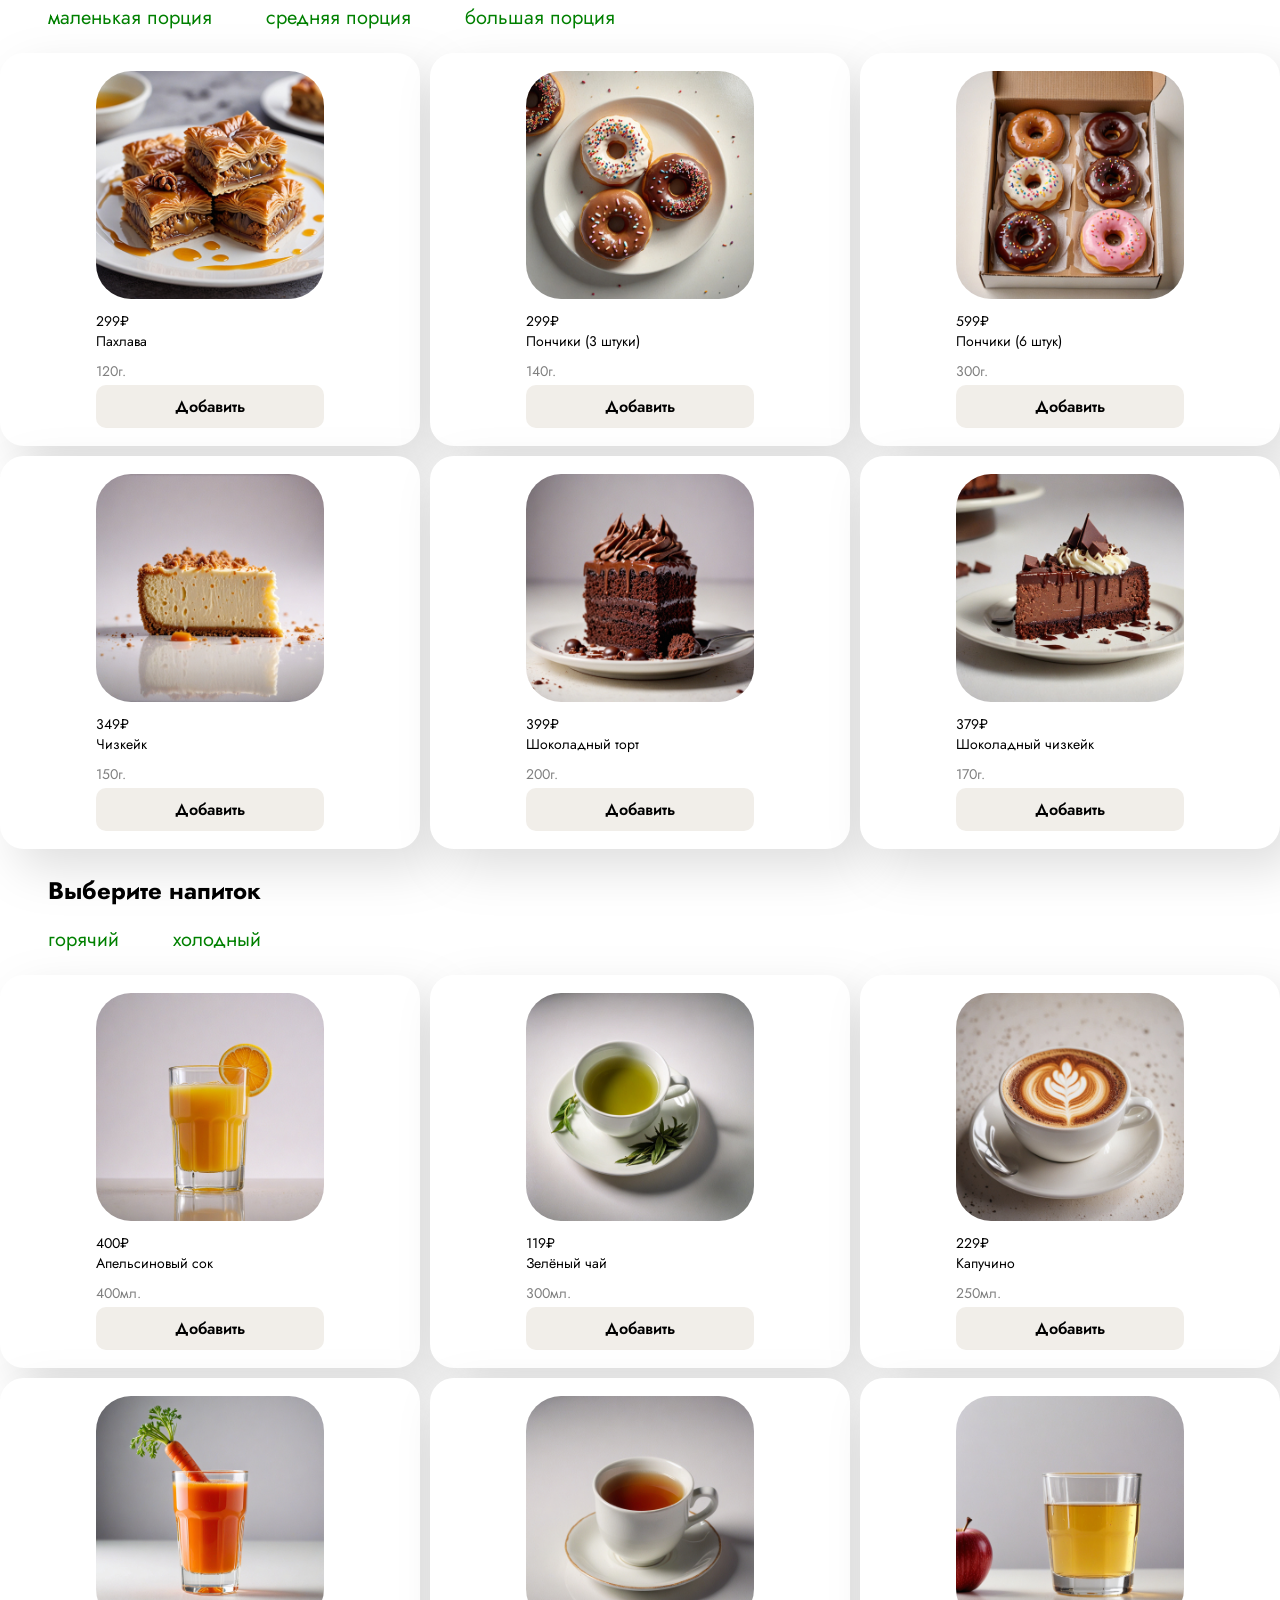
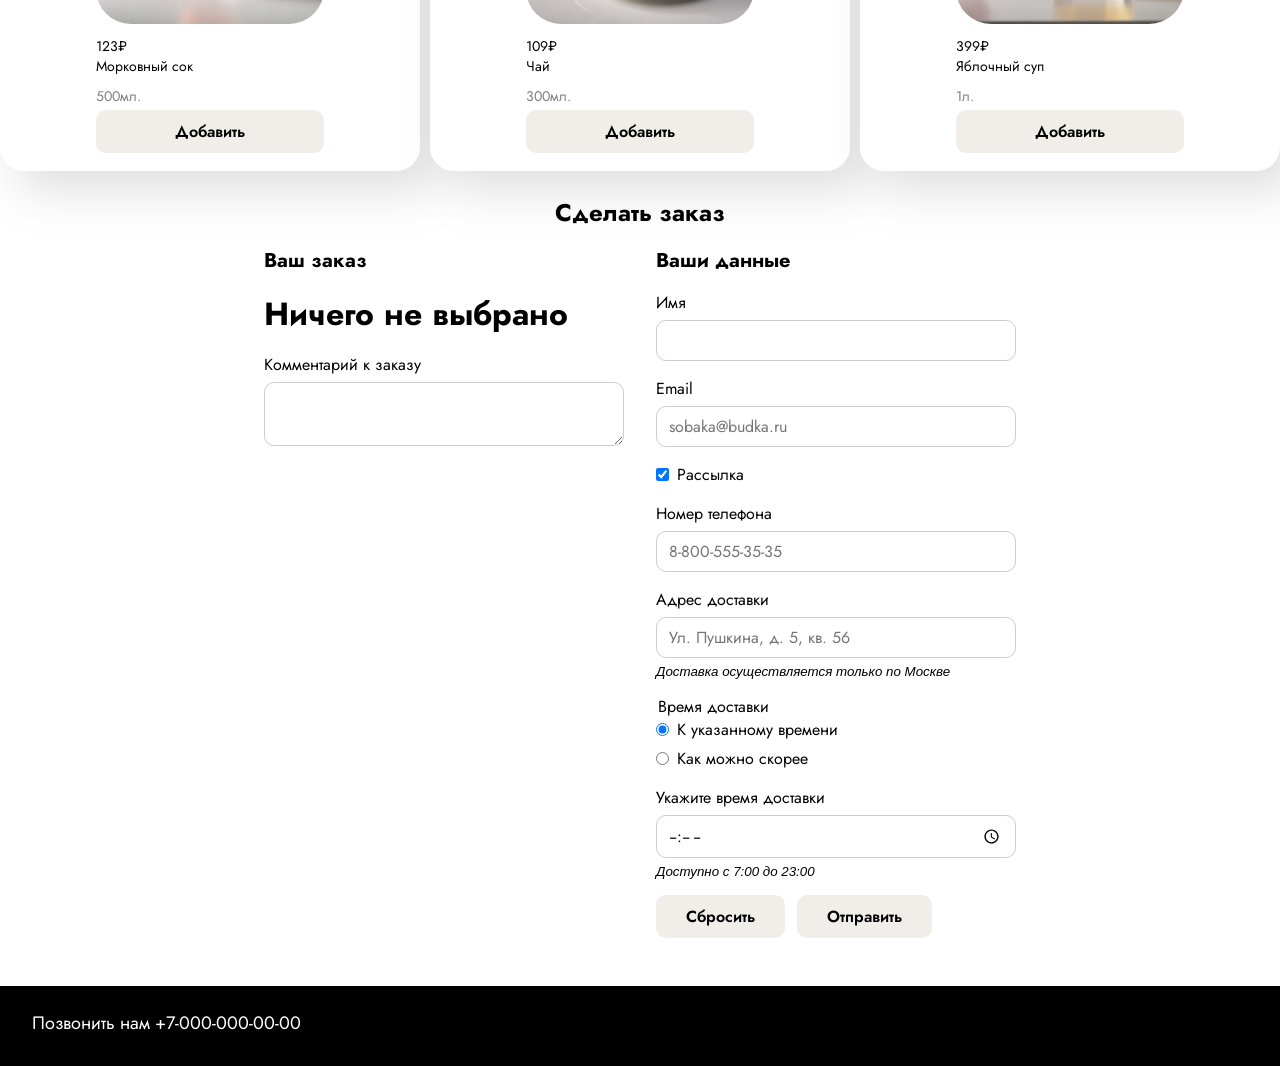
==== commit 18f6d151: "lab456" ====
--- a/lunch.html
+++ b/lunch.html
@@ -3,11 +3,14 @@
 	<head>
 		<meta charset="utf-8">
 		<meta name="viewport" content="width=device-width, initial-scale=1.0">
-		<title>wh ocares</title>
+		<title>Foodconstruct - Ланч</title>
 		<link rel="stylesheet" href="styles/style.css">
+		<script src="scripts/dishes.js" defer></script>
+		<script src="scripts/script.js" defer></script>
 	</head>
 	<body>
 		<header>
+			<div class="wraap">
 			<h1>Food construck</h1>
 			<nav>
 				<a href="index.html">О нас</a>
@@ -15,127 +18,147 @@
 				<a href="#">Заказы</a>
 				<a href="#">Контакты</a>
 			</nav>
+			</div>
 		</header>
 
 		<main>
-			<section class="soups">
-				<h2>Выберите суп</h2>
-				<div class="food">
-					<div class="card">
-						<img src="images/soups/gazpacho.jpg" alt="Суп">
-						<p>559₽</p>
-						<p>Гаспачо</p>
-						<p>300г.</p>
-						<button>Добавить</button>
-					</div>
-					<div class="card">
-						<img src="images/soups/mushroom_soup.jpg" alt="Суп">
-						<p>499₽</p>
-						<p>Грибной суп</p>
-						<p>300г.</p>
-						<button>Добавить</button>
-					</div>
-					<div class="card">
-						<img src="images/soups/norwegian_soup.jpg" alt="Суп">
-						<p>699₽</p>
-						<p>Норвежский суп</p>
-						<p>305г.</p>
-						<button>Добавить</button>
-					</div>
-				</div>
+			<section class="combos">
+			<h1>Доступные для заказа комбо</h1>
+
+			<div class="combo">
+				<figure>
+				<img src="images/icons/soup.png" alt="">
+				<figcaption>Суп</figcaption>
+				</figure>
+				<figure>
+				<img src="images/icons/main.png" alt="">
+				<figcaption>Главное блюдо</figcaption>
+				</figure>
+				<figure>
+				<img src="images/icons/salad.png" alt="">
+				<figcaption>Салат</figcaption>
+				</figure>
+				<figure>
+				<img src="images/icons/drink.png" alt="">
+				<figcaption>Напиток</figcaption>
+				</figure>
+			</div>
+
+			<div class="combo">
+				<figure>
+				<img src="images/icons/soup.png" alt="">
+				<figcaption>Суп</figcaption>
+				</figure>
+				<figure>
+				<img src="images/icons/main.png" alt="">
+				<figcaption>Главное блюдо</figcaption>
+				</figure>
+				<figure>
+				<img src="images/icons/drink.png" alt="">
+				<figcaption>Напиток</figcaption>
+				</figure>
+			</div>
+
+			<div class="combo">
+				<figure>
+				<img src="images/icons/soup.png" alt="">
+				<figcaption>Суп</figcaption>
+				</figure>
+				<figure>
+				<img src="images/icons/salad.png" alt="">
+				<figcaption>Салат</figcaption>
+				</figure>
+				<figure>
+				<img src="images/icons/drink.png" alt="">
+				<figcaption>Напиток</figcaption>
+				</figure>
+			</div>
+
+			<div class="combo">
+				<figure>
+				<img src="images/icons/main.png" alt="">
+				<figcaption>Главное блюдо</figcaption>
+				</figure>
+				<figure>
+				<img src="images/icons/salad.png" alt="">
+				<figcaption>Салат</figcaption>
+				</figure>
+				<figure>
+				<img src="images/icons/drink.png" alt="">
+				<figcaption>Напиток</figcaption>
+				</figure>
+			</div>
+
+			<div class="combo">
+				<figure>
+				<img src="images/icons/main.png" alt="">
+				<figcaption>Главное блюдо</figcaption>
+				</figure>
+				<figure>
+				<img src="images/icons/drink.png" alt="">
+				<figcaption>Напиток</figcaption>
+				</figure>
+			</div>
+
+			<div class="combo">
+				<figure>
+				<img src="images/icons/desert.png" alt="">
+				<figcaption>Десерт</figcaption>
+				<figcaption class="note">(Можно добавить к любому заказу)</figcaption>
+				</figure>
+			</div>
 			</section>
-
-			<section class="maincourses">
-				<h2>Выберите главное блюдо</h2>
-				<div class="food">
-					<div class="card">
-						<img src="images/main_course/friedpotatoeswithmushrooms1.jpg" alt="Главное блюдо">
-						<p>799₽</p>
-						<p>Картошка с грибами</p>
-						<p>250г.</p>
-						<button>Добавить</button>
-					</div>
-					<div class="card">
-						<img src="images/main_course/chickencutletsandmashedpotatoes.jpg" alt="Главное блюдо">
-						<p>900₽</p>
-						<p>Котлеты из курицы с картофельным пюре</p>
-						<p>300г.</p>
-						<button>Добавить</button>
-					</div>
-					<div class="card">
-						<img src="images/main_course/lasagna.jpg" alt="Главное блюдо">
-						<p>499₽</p>
-						<p>Лазанья</p>
-						<p>200г.</p>
-						<button>Добавить</button>
-					</div>
-				</div>
-			</section>
-
-			<section class="drinks">
-				<h2>Выберите напиток</h2>
-				<div class="food">
-					<div class="card">
-						<img src="images/beverages/orangejuice.jpg" alt="Напиток">
-						<p>400₽</p>
-						<p>Апельсиновый сок</p>
-						<p>400мл.</p>
-						<button>Добавить</button>
-					</div>
-					<div class="card">
-						<img src="images/beverages/applejuice.jpg" alt="Напиток">
-						<p>399₽</p>
-						<p>Яблочный суп</p>
-						<p>1л.</p>
-						<button>Добавить</button>
-					</div>
-					<div class="card">
-						<img src="images/beverages/carrotjuice.jpg" alt="Напиток">
-						<p>123₽</p>
-						<p>Морковный сок</p>
-						<p>500мл.</p>
-						<button>Добавить</button>
-					</div>
-				</div>
-			</section>
+			<div class="wraap" id="menu-container"></div>
 			<section class="zakaz">
+				<div class="wraap">
 				<h2>Сделать заказ</h2>
 				<form class="order" action="https://httpbin.org/post" method="post">
 					<div class="choices">
 						<h3>Ваш заказ</h3>
 
-						<label>Суп
-							<select name="soup" placeholder="Выб">
-								<option value="nothing" selected>--- Выберите суп ---</option>
-								<option value="gazpacho" >Гаспачо</option>
-								<option value="mushroom_soup">Грибной суп</option>
-								<option value="norwegian_soup">Норвежский</option>
-							</select>
-						</label>
-
-						<label>Главное блюдо
-							<select name="maincourse">
-								<option value="nothing" selected>--- Выберите главное блюдо ---</option>
-								<option value="friedpotatoeswithmushrooms1">Картошка с грибами</option>
-								<option value="chickencutletsandmashedpotatoes">Котлеты из курицы с картофельным пюре</option>
-								<option value="lasagna">Лазанья</option>
-							</select>
-						</label>
-
-						<label>Напиток
-							<select name="drink">
-								<option value="nothing" selected>--- Выберите напиток ---</option>
-								<option value="orangejuice">Апельсиновый сок</option>
-								<option value="applejuice">Яблочный сок</option>
-								<option value="carrotjuice">Морковный сок</option>
-							</select>
-						</label>
+						<p id="order-empty" style="font-size: xx-large;"><b>Ничего не выбрано</b></p>
+
+						<div id="order-items" hidden>
+							<div class="order-item">
+								<strong>Суп</strong>
+								<span id="order-soup">Блюдо не выбрано</span>
+								<input type="hidden" name="soup">
+							</div>
+
+							<div class="order-item">
+								<strong>Стартер/салат</strong>
+								<span id="order-starter">Напиток не выбран</span>
+								<input type="hidden" name="starter">
+							</div>
+
+							<div class="order-item">
+								<strong>Главное блюдо</strong>
+								<span id="order-main_course">Блюдо не выбрано</span>
+								<input type="hidden" name="maincourse">
+							</div>
+
+							<div class="order-item">
+								<strong>Десерт</strong>
+								<span id="order-dessert">Десерт не выбран</span>
+								<input type="hidden" name="dessert">
+							</div>
+
+							<div class="order-item">
+								<strong>Напиток</strong>
+								<span id="order-drink">Напиток не выбран</span>
+								<input type="hidden" name="drink">
+							</div>
+						</div>
+
+						<div class="order-item" id="order-total" hidden>
+							<strong>Стоимость заказа</strong>
+							<span id="total-price">0₽</span>
+						</div>
 
 						<label>Комментарий к заказу
-							<textarea name="Comment"></textarea>
+							<textarea name="comment"></textarea>
 						</label>
 					</div>
-
 					<div class="client_data">
 						<h3>Ваши данные</h3>
 
@@ -144,15 +167,21 @@
 						</label>
 
 						<label>Email
-							<input type="email" name="email">
+							<input type="email" name="email" placeholder="sobaka@budka.ru" required>
+						</label>
+
+						<label class="checkbox">
+							<input type="checkbox" name="spam" value="1" checked>
+							Рассылка
 						</label>
 
 						<label>Номер телефона
-							<input type="tel" name="tel" placeholder="8-800-555-35-35">
+							<input type="tel" name="tel" placeholder="8-800-555-35-35" required>
 						</label>
 
 						<label>Адрес доставки
-							<input type="text" name="address" placeholder="Ул. Пушкина, д. 5, кв. 56">
+							<input type="text" name="address" placeholder="Ул. Пушкина, д. 5, кв. 56" required>
+							<small>Доставка осуществляется только по Москве</small>
 						</label>
 
 						
@@ -168,10 +197,7 @@
 						</label>
 						 
 
-						<label class="checkbox">
-							<input type="checkbox" name="spam" value="1" checked>
-							Рассылка
-						</label>
+
 
 						<div class="buttons">
 							<button type="reset">Сбросить</button>
@@ -179,6 +205,7 @@
 						</div>
 					</div>
 				</form>
+				</div>
 			</section>
 		</main>
 
--- a/styles/style.css
+++ b/styles/style.css
@@ -41,6 +41,7 @@
 
 .container{
 	min-height: 100%;
+	max-width: 1200px;
 	img {
 	width: 67%;
 	height: auto;
@@ -51,7 +52,6 @@
 header {
 	padding-left: 48px;
 	padding-bottom: 24px;
-	display: flex;
 	flex-direction: column;
 	flex-wrap: wrap;
 	gap: 15px;
@@ -84,7 +84,7 @@
 
 h2 {
 	padding-bottom: 16px;
-	font-size: 2.4rem;
+	font-size: 24px;
 	padding-left: 48px;
 }
 
@@ -101,7 +101,7 @@
 	font-weight: 500;
 }
 
-section > div {
+.food {
 	display: grid;
 	align-content: center;
 	grid-template-columns: repeat(3, 1fr);
@@ -112,14 +112,14 @@
 	margin-bottom: 24px;
 }
 
-section > div > div > img {
-	width: 60%;
+.card > img {
+	max-width: 60%;
 	object-fit: cover;
 	border-radius: 35px;
 	margin-bottom: 12px;
 }
 
-section > div > div > button {
+.card > button {
 	background-color: #f1eee9;
 	padding: 10px 30px;
 	border-radius: 10px;
@@ -130,11 +130,11 @@
 	font-weight: 600;
 }
 
-section > div > div > button:hover {
+.card > button:hover {
 	background-color: #e8ddd4;
 }
 
-section > div > div {
+.card {
 	max-width: 700px;
 	display: flex;
 	flex-direction: column;
@@ -149,17 +149,24 @@
 }
 
 
-section > div > div:hover {
+.card:hover {
 	border: 2px solid tomato;
 }
 
 section > div > div > p {
-	font-size: 1.4rem;
+	font-size: 14px;
 }
 
 section > div > div > p:nth-child(4n) {
 	color: grey;
 	margin-top: 10px;
+}
+
+.wraap {
+	max-width: 1800px;
+	display: block;
+	margin-left: auto;
+    margin-right: auto;
 }
 
 .zakaz h2 {
@@ -173,7 +180,7 @@
 	justify-content: center;
 	gap: 32px;
 	padding: 0 16px;
-	font-size: 1.6rem;
+	font-size: 16px;
 }
 
 .choices,
@@ -183,8 +190,12 @@
 	gap: 16px;
 }
 
+.choices span{
+	padding-bottom: 16px;
+}
+
 .order h3 {
-	font-size: 2rem;
+	font-size: 20px;
 }
 
 .order label {
@@ -204,7 +215,7 @@
 .order input[type="tel"],
 .order input[type="time"] {
 	padding: 8px 12px;
-	font-size: 1.6rem;
+	font-size: 16px;
 	border: 1px solid #ccc;
 	border-radius: 10px;
 }
@@ -220,7 +231,7 @@
 	border-radius: 10px;
 	cursor: pointer;
 	border: none;
-	font-size: 1.6rem;
+	font-size: 16px;
 	font-weight: 600;
 }
 
@@ -249,8 +260,147 @@
 	border: 1px solid #ccc;
 	border-radius: 10px;
 	resize: vertical;
-}
-
+	max-height: 215px;
+}
+
+.card.selected {
+	border: 2px solid tomato;
+}
+
+.order-item {
+	display: flex;
+	flex-direction: column;
+	gap: 4px;
+}
+
+.order-item[hidden] {
+	display: none;
+}
+
+.order small {
+	font-style: italic;
+}
+
+.empty {
+	font-style: oblique;
+	font-weight: bold;
+}
+
+.filters {
+	display: flex;
+	margin: 0 0 20px;
+}
+
+.filter-btn {
+	font-size: 20px;
+	padding-left: 48px;
+	background: none;
+	border: none;
+	color: green;
+	cursor: pointer;
+}
+
+.filter-btn:hover {
+	text-decoration: underline;
+}
+
+.filter-btn.active {
+	font-weight: bold;
+	text-decoration: underline;
+}
+
+.card[hidden] {
+	display: none;
+}
+
+/*lab 6 stuff*/
+
+.combos {
+  display: grid;
+  grid-template-columns: repeat(3, 1fr);
+  gap: 16px 0;
+  margin: 4px auto 0;
+  max-width: 1600px;
+}
+
+.combos h1 {
+  grid-column: 1 / -1; 
+  text-align: center;
+  margin-bottom: 24px;
+}
+
+.combo {
+  display: flex;
+  justify-content: space-evenly;
+  align-items: flex-start;
+	figure {
+	margin: 0;
+	display: flex;
+	flex-direction: column;
+	align-items: center;
+	text-align: center;
+	}
+	img {
+	max-width: 48px;
+	height: auto;
+	}
+	img:hover {
+		transform:translateY(5px) scale(1.2);
+		transition-duration: 800ms;
+	}
+	figcaption {
+	margin-top: 4px;
+	font-size: 18px;
+	}
+}
+
+.combo:hover {
+	transform:translateY(5px) scale(1.2);
+	transition-duration: 800ms;
+}
+
+.combo .note {
+  font-size: 14px;
+}
+
+.notification-overlay {
+  position: fixed;
+  inset: 0;
+  z-index: 10000;
+  display: flex;
+  justify-content: center;
+  align-items: center;
+  background: rgba(0, 0, 0, 0.4);
+}
+
+.notification {
+  background: #fff;
+  padding: 32px 40px;
+  border-radius: 16px;
+  text-align: center;
+  max-width: 90%;
+}
+
+.notification p {
+  margin: 0 0 24px;
+  font-size: 20px;
+}
+
+.notification-btn {
+  padding: 10px 32px;
+  border: 2px solid tomato;
+  border-radius: 8px;
+  background: #fff;
+  color: tomato;
+  font-size: 18px;
+  cursor: pointer;
+  transition: background 0.2s, color 0.2s;
+}
+
+.notification-btn:hover {
+  background: tomato;
+  color: #fff;
+}
 
 
 footer {
@@ -263,6 +413,12 @@
 }
 
 
+
+
+
+
+
+
 @media (max-width: 800px) {
 	.food {
 		grid-template-columns: repeat(2, 1fr);
@@ -281,6 +437,8 @@
 	.order {
 		grid-template-columns: minmax(0, 360px);
 	}
+
+	section > div > div > p {max-width: 210px;}
 }
 
 @media (max-width: 600px) {
@@ -335,6 +493,6 @@
 		font-size: 1.2rem; 
 	}
 	.card {
-		padding: 20px 16px; /* уменьшаем отступы на совсем узких */
+		padding: 20px 16px;
 	}
 }
